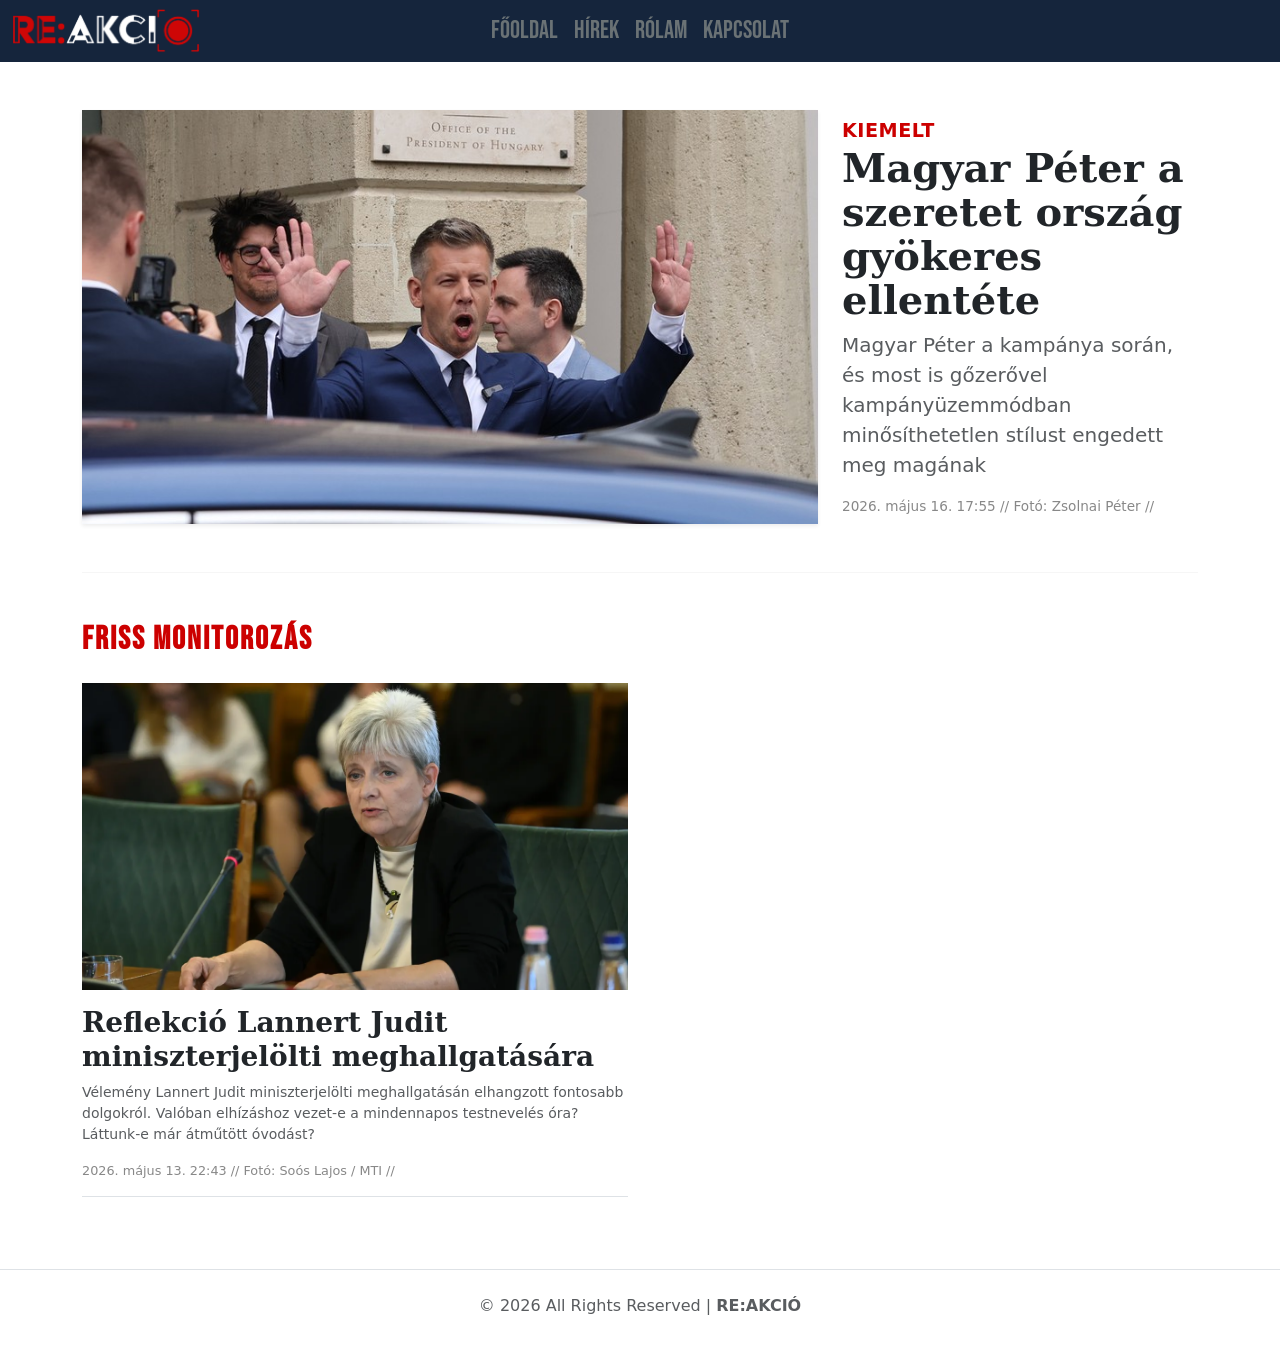
==== index.html @ 1a2c7d1b "favicon" ====
<!DOCTYPE html>
<html lang="en">

<head>
    <meta charset="UTF-8">
    <meta name="viewport" content="width=device-width, initial-scale=1.0">
    <title>Főoldal | RE:AKCIÓ</title>
    <link rel="icon" type="image/png" href="/forrasok/reakcio_logo_youtube_transparent.png?v=2">
    <link href="https://cdn.jsdelivr.net/npm/bootstrap@5.3.8/dist/css/bootstrap.min.css" rel="stylesheet"
        integrity="sha384-sRIl4kxILFvY47J16cr9ZwB07vP4J8+LH7qKQnuqkuIAvNWLzeN8tE5YBujZqJLB" crossorigin="anonymous">
    <script defer src="https://cdn.jsdelivr.net/npm/bootstrap@5.3.8/dist/js/bootstrap.bundle.min.js"
        integrity="sha384-FKyoEForCGlyvwx9Hj09JcYn3nv7wiPVlz7YYwJrWVcXK/BmnVDxM+D2scQbITxI"
        crossorigin="anonymous"></script>
    <link rel="stylesheet" href="style.css">
    <script src="script.js" defer></script>
</head>

<body class="fooldal-body">
    <nav class="navbar navbar-expand-lg bg-body-tertiary">
        <div class="container-fluid">
            <img id="logo" src="forrasok/reakcio_logo_youtube_transparent_short.png" alt="">
            <button class="navbar-toggler" type="button" data-bs-toggle="collapse" data-bs-target="#navbarNav"
                aria-controls="navbarNav" aria-expanded="false" aria-label="Toggle navigation">
                <span class="navbar-toggler-icon"></span>
            </button>
            <div class="collapse navbar-collapse" id="navbarNav">
                <ul class="navbar-nav mx-auto">
                    <li class="nav-item">
                        <a class="nav-link" href="index.html">Főoldal</a>
                    </li>
                    <li class="nav-item">
                        <a class="nav-link" href="hirek.html">Hírek</a>
                    </li>
                    <li class="nav-item">
                        <a class="nav-link" href="rolam.html">Rólam</a>
                    </li>
                    <li class="nav-item">
                        <a class="nav-link" href="kapcsolat.html">Kapcsolat</a>
                    </li>
                </ul>
            </div>
        </div>
    </nav>

    <main class="container my-5">
        <!-- 1. KIEMELT SZEKCIÓ (A legfrissebb kiemelt hír) -->
        <section id="hero-hir" class="mb-5">
            <!-- Ide a JS fogja betölteni a legutolsó 'kiemelt: true' hírt nagyban -->
        </section>

        <hr class="my-5" style="border-color: #dcdcdc;">

        <!-- 2. TOVÁBBI KIEMELTEK RÁCSBAN -->
        <h2 class="text-uppercase fw-bold mb-4" style="font-family: 'Bebas Neue'; letter-spacing: 2px; color: #c00;">
            Friss Monitorozás</h2>
        <div id="hirek-lista" class="row g-4">
            <!-- Ide kerül a többi kiemelt hír -->
        </div>
    </main>
    <footer class="text-center py-4 border-top mt-5">
        <p class="text-muted">&copy;
            <script>document.write(new Date().getFullYear())</script> All Rights Reserved | <strong>RE:AKCIÓ</strong>
        </p>
    </footer>
</body>

</html>
---- style.css ----
@import url('https://fonts.googleapis.com/css2?family=Bebas+Neue&family=Oswald:wght@200..700&family=Playfair+Display:ital,wght@0,400..900;1,400..900&display=swap');

body {
    background-color: white;
}

html{
    min-height: 100%;
}

.navbar {
    background-color: #15253c !important;
    margin-bottom: 20px;
}

.nav-link {
    color: #6a7275;
    font-family: 'Bebas Neue';
    font-size: 25px;
}

#logo {
    width: 15%;
}

@media (min-width: 992px) {

    /* Csak asztali nézetben, hogy mobilon ne csússzon el */
    .navbar-collapse {
        display: flex !important;
        justify-content: center;
    }

    .navbar-nav {
        position: absolute;
        left: 50%;
        transform: translateX(-50%);
    }
}

/* A szendvicsgomb ikonjának átszínezése */
.navbar-toggler-icon {
    /* Ez a sor fehérre színezi */
    filter: invert(1);
}

/* Ha konkrét színt akarsz (pl. pirosas): */
.navbar-toggler {
    border-color: rgb(106, 114, 117);
    /* A keret színe */
    border: none;
    /* Keret eltüntetése */
    outline: none;
    /* Kattintáskori kék keret eltüntetése */
    box-shadow: none !important;
    /* Bootstrap árnyék kikapcsolása */
}

.kartya {
    padding-left: 30px;
}

.re {
    color: #c00;
    font-weight: bold;
    text-transform: uppercase;
    font-size: 0.85rem;
    margin-bottom: 8px;
    letter-spacing: 0.5px;
}

.cim {
    font-family: 'Times New Roman', Times, serif;
    font-weight: 900;
    color: #1a1a1a;
    font-size: 1.6rem;
    line-height: 1.2;
    margin-bottom: 12px;
    cursor: pointer;
}

.alcim {
    color: #555;
    font-size: 1.05rem;
    line-height: 1.5;
    margin-bottom: 15px;
}

.datum {
    color: #888;
    font-size: 0.85rem;
}

/* A hír-konténer egyedi stílusa a scripthez */
.hír-konténer {
    max-width: 1000px; 
    padding: 25px 0; 
    border-top: 1px solid #dcdcdc; 
    border-bottom: 1px solid #dcdcdc; 
    margin-bottom: -1px;
    cursor: pointer;
    transition: background 0.2s;
}
.hír-konténer:hover { background-color: #f9f9f9; }

.kep-tarolo { width: 100%; aspect-ratio: 16 / 9; overflow: hidden; }
.kep-tarolo img { width: 100%; height: 100%; object-fit: cover; display: block; }

/* AZ IDÉZET BOX STÍLUSA */
.idezet {
    background-color: #f4f4f4;
    border-right: 8px solid #c00; /* Vastag piros vonal a jobb oldalon */
    padding: 20px;
    margin: 30px 0;
    position: relative;
    font-style: italic;
    font-size: 1.2rem;
    color: #333;
}

.idezet::before, .idezet::after {
    content: '"';
    color: #c00;
    font-size: 3rem;
    font-family: 'serif';
    line-height: 0;
    position: absolute;
}

.idezet::before { top: 15px; left: 5px; }
.idezet::after { bottom: -5px; right: 10px; }

.cikk-szoveg {
    font-family: 'Georgia', serif; /* A hosszú szöveg talpas betűvel kényelmesebb */
}

/* AZ IDÉZET BOX STÍLUSA - Pontosan ahogy kérted */
.idezet {
    background-color: #f9f9f9;
    border-right: 10px solid #c00;
    padding: 30px 40px;
    margin: 40px 0;
    font-style: italic;
    font-size: 1.4rem;
    color: #1a1a1a;
    display: block;
    text-align: left;
    position: relative;
    line-height: 1.6;
}

/* Felső idézőjel - közvetlenül a szöveg előtt */
.idezet::before {
    content: '„';
    color: #c00;
    font-size: 3.5rem;
    font-family: 'Georgia', serif;
    vertical-align: middle;
    margin-right: 10px;
    line-height: 0; /* Ez megakadályozza, hogy eltolja a sort */
    opacity: 0.4;
}

/* Alsó idézőjel - közvetlenül a szöveg után */
.idezet::after {
    content: '”';
    color: #c00;
    font-size: 3.5rem;
    font-family: 'Georgia', serif;
    vertical-align: middle;
    margin-left: 10px;
    line-height: 0; /* Ez megakadályozza, hogy eltolja a sort */
    opacity: 0.4;
    padding: 10px;
}

#hirek-lista .col-md-6:hover h3 {
    color: #c00; /* Piros lesz a cím, ha ráviszed az egeret */
    transition: 0.2s;
}

#hirek-lista img {
    transition: transform 0.3s ease;
}

#hirek-lista .col-md-6:hover img {
    transform: scale(1.02); /* Kicsit rázoomol a képre hovernél */
}

/* Általános oldalkonténer */
.page-container {
    max-width: 800px;
    margin-top: 3rem;
    margin-bottom: 3rem;
}

/* Oldalcímek */
.page-title {
    font-family: 'Playfair Display', serif;
    font-weight: 800;
    border-bottom: 3px solid #c00;
    display: inline-block;
    padding-bottom: 5px;
    margin-bottom: 1.5rem;
}

.page-title-center {
    font-family: 'Playfair Display', serif;
    font-weight: 800;
    margin-bottom: 2rem;
}

/* Rólam oldal elemei */
.profile-img {
    width: 100%;
    border-radius: 4px;
    filter: grayscale(15%);
    box-shadow: 0 4px 10px rgba(0,0,0,0.1);
}

.rolam-lead {
    font-family: 'Playfair Display', serif;
    font-weight: 700;
    font-size: 1.25rem;
    line-height: 1.4;
    color: #1a1a1a;
}

.rolam-text {
    font-size: 1.05rem;
    line-height: 1.6;
    color: #444;
}

.mission-box {
    background-color: #f8f9fa;
    border-left: 5px solid #c00;
    padding: 2rem;
    margin-top: 3rem;
}

.mission-title {
    font-family: 'Oswald', sans-serif;
    text-transform: uppercase;
    letter-spacing: 1px;
    color: #333;
}

/* Kapcsolat oldal elemei */
.contact-width {
    max-width: 600px;
}

.contact-intro {
    color: #666;
    margin-bottom: 3rem;
}

.contact-item {
    padding: 1.5rem 0;
    border-bottom: 1px solid #eee;
}

.contact-item:last-child {
    border-bottom: none;
}

.contact-label {
    color: #c00;
    font-family: 'Oswald', sans-serif;
    text-transform: uppercase;
    font-weight: 700;
    font-size: 0.9rem;
    margin-bottom: 0.5rem;
    letter-spacing: 1px;
}

.contact-link {
    color: #1a1a1a;
    text-decoration: none;
    font-size: 1.3rem;
    font-weight: 500;
    transition: color 0.2s;
}

.contact-link:hover {
    color: #c00;
}

/* Saját vélemény doboz a cikken belül */
.velemeny-box {
    background-color: #fdf2f2; /* Nagyon halvány pirosas háttér */
    border-left: 4px solid #c00;
    padding: 1.5rem;
    margin: 2rem 0;
    font-family: 'Playfair Display', serif;
    font-style: italic;
    font-size: 1.15rem;
    color: #333;
}

/* Egy kis felirat a doboz tetejére */
.velemeny-box::before {
    content: "SZERINTEM:";
    display: block;
    font-family: 'Oswald', sans-serif;
    font-size: 0.8rem;
    font-style: normal;
    font-weight: 700;
    color: #c00;
    margin-bottom: 0.5rem;
}
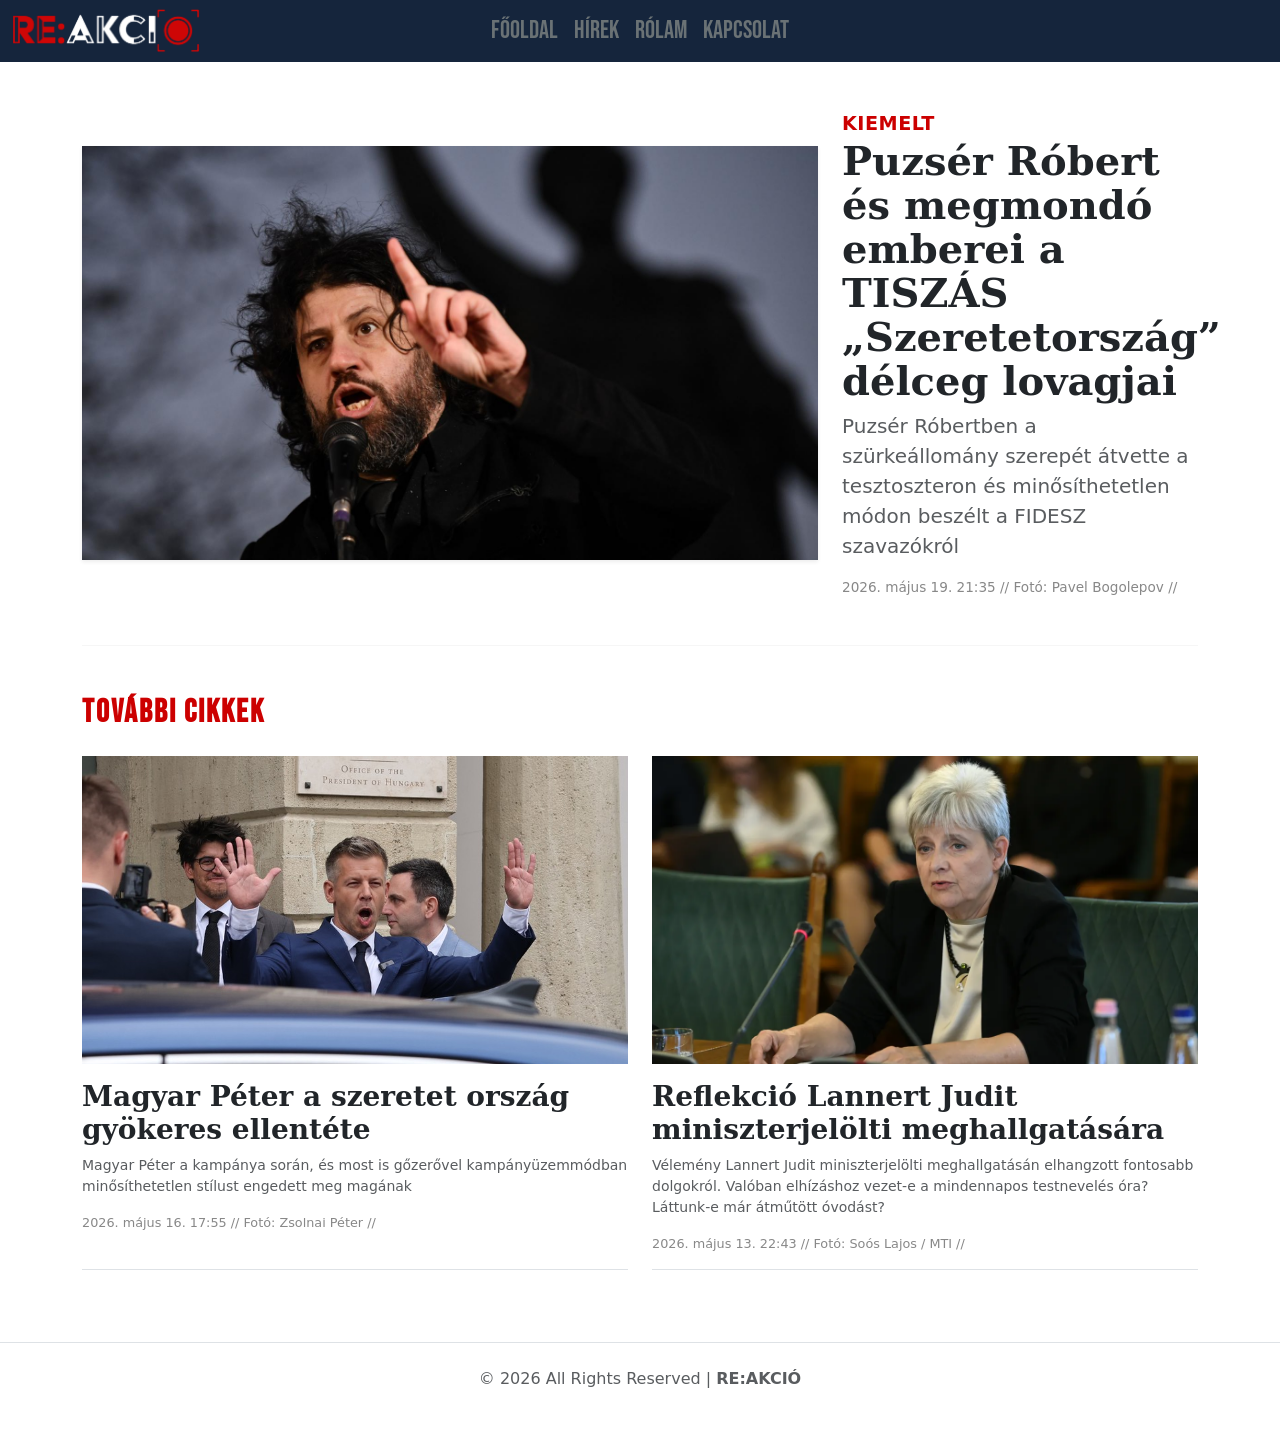
==== commit 19038c4f: "asf" ====
--- a/index.html
+++ b/index.html
@@ -5,7 +5,12 @@
     <meta charset="UTF-8">
     <meta name="viewport" content="width=device-width, initial-scale=1.0">
     <title>Főoldal | RE:AKCIÓ</title>
-    <link rel="icon" type="image/png" href="/forrasok/reakcio_logo_youtube_transparent.png?v=2">
+    <link rel="icon" type="image/x-icon" href="/favicon.ico">
+    <link rel="icon" type="image/png" sizes="16x16" href="/favicon-16x16.png">
+    <link rel="icon" type="image/png" sizes="32x32" href="/favicon-32x32.png">
+    <link rel="apple-touch-icon" sizes="180x180" href="/apple-touch-icon.png">
+    <link rel="manifest" href="/site.webmanifest">
+
     <link href="https://cdn.jsdelivr.net/npm/bootstrap@5.3.8/dist/css/bootstrap.min.css" rel="stylesheet"
         integrity="sha384-sRIl4kxILFvY47J16cr9ZwB07vP4J8+LH7qKQnuqkuIAvNWLzeN8tE5YBujZqJLB" crossorigin="anonymous">
     <script defer src="https://cdn.jsdelivr.net/npm/bootstrap@5.3.8/dist/js/bootstrap.bundle.min.js"
@@ -43,18 +48,14 @@
     </nav>
 
     <main class="container my-5">
-        <!-- 1. KIEMELT SZEKCIÓ (A legfrissebb kiemelt hír) -->
         <section id="hero-hir" class="mb-5">
-            <!-- Ide a JS fogja betölteni a legutolsó 'kiemelt: true' hírt nagyban -->
         </section>
 
         <hr class="my-5" style="border-color: #dcdcdc;">
 
-        <!-- 2. TOVÁBBI KIEMELTEK RÁCSBAN -->
         <h2 class="text-uppercase fw-bold mb-4" style="font-family: 'Bebas Neue'; letter-spacing: 2px; color: #c00;">
-            Friss Monitorozás</h2>
+            További Cikkek</h2>
         <div id="hirek-lista" class="row g-4">
-            <!-- Ide kerül a többi kiemelt hír -->
         </div>
     </main>
     <footer class="text-center py-4 border-top mt-5">
--- a/style.css
+++ b/style.css
@@ -25,7 +25,6 @@
 
 @media (min-width: 992px) {
 
-    /* Csak asztali nézetben, hogy mobilon ne csússzon el */
     .navbar-collapse {
         display: flex !important;
         justify-content: center;
@@ -38,22 +37,15 @@
     }
 }
 
-/* A szendvicsgomb ikonjának átszínezése */
 .navbar-toggler-icon {
-    /* Ez a sor fehérre színezi */
     filter: invert(1);
 }
 
-/* Ha konkrét színt akarsz (pl. pirosas): */
 .navbar-toggler {
     border-color: rgb(106, 114, 117);
-    /* A keret színe */
     border: none;
-    /* Keret eltüntetése */
     outline: none;
-    /* Kattintáskori kék keret eltüntetése */
     box-shadow: none !important;
-    /* Bootstrap árnyék kikapcsolása */
 }
 
 .kartya {
@@ -91,7 +83,6 @@
     font-size: 0.85rem;
 }
 
-/* A hír-konténer egyedi stílusa a scripthez */
 .hír-konténer {
     max-width: 1000px; 
     padding: 25px 0; 
@@ -106,10 +97,9 @@
 .kep-tarolo { width: 100%; aspect-ratio: 16 / 9; overflow: hidden; }
 .kep-tarolo img { width: 100%; height: 100%; object-fit: cover; display: block; }
 
-/* AZ IDÉZET BOX STÍLUSA */
 .idezet {
     background-color: #f4f4f4;
-    border-right: 8px solid #c00; /* Vastag piros vonal a jobb oldalon */
+    border-right: 8px solid #c00; 
     padding: 20px;
     margin: 30px 0;
     position: relative;
@@ -131,10 +121,9 @@
 .idezet::after { bottom: -5px; right: 10px; }
 
 .cikk-szoveg {
-    font-family: 'Georgia', serif; /* A hosszú szöveg talpas betűvel kényelmesebb */
-}
-
-/* AZ IDÉZET BOX STÍLUSA - Pontosan ahogy kérted */
+    font-family: 'Georgia', serif; 
+}
+
 .idezet {
     background-color: #f9f9f9;
     border-right: 10px solid #c00;
@@ -149,7 +138,6 @@
     line-height: 1.6;
 }
 
-/* Felső idézőjel - közvetlenül a szöveg előtt */
 .idezet::before {
     content: '„';
     color: #c00;
@@ -157,11 +145,10 @@
     font-family: 'Georgia', serif;
     vertical-align: middle;
     margin-right: 10px;
-    line-height: 0; /* Ez megakadályozza, hogy eltolja a sort */
+    line-height: 0; 
     opacity: 0.4;
 }
 
-/* Alsó idézőjel - közvetlenül a szöveg után */
 .idezet::after {
     content: '”';
     color: #c00;
@@ -169,13 +156,13 @@
     font-family: 'Georgia', serif;
     vertical-align: middle;
     margin-left: 10px;
-    line-height: 0; /* Ez megakadályozza, hogy eltolja a sort */
+    line-height: 0; 
     opacity: 0.4;
     padding: 10px;
 }
 
 #hirek-lista .col-md-6:hover h3 {
-    color: #c00; /* Piros lesz a cím, ha ráviszed az egeret */
+    color: #c00; 
     transition: 0.2s;
 }
 
@@ -184,17 +171,15 @@
 }
 
 #hirek-lista .col-md-6:hover img {
-    transform: scale(1.02); /* Kicsit rázoomol a képre hovernél */
-}
-
-/* Általános oldalkonténer */
+    transform: scale(1.02); 
+}
+
 .page-container {
     max-width: 800px;
     margin-top: 3rem;
     margin-bottom: 3rem;
 }
 
-/* Oldalcímek */
 .page-title {
     font-family: 'Playfair Display', serif;
     font-weight: 800;
@@ -210,7 +195,6 @@
     margin-bottom: 2rem;
 }
 
-/* Rólam oldal elemei */
 .profile-img {
     width: 100%;
     border-radius: 4px;
@@ -246,7 +230,6 @@
     color: #333;
 }
 
-/* Kapcsolat oldal elemei */
 .contact-width {
     max-width: 600px;
 }
@@ -287,9 +270,8 @@
     color: #c00;
 }
 
-/* Saját vélemény doboz a cikken belül */
 .velemeny-box {
-    background-color: #fdf2f2; /* Nagyon halvány pirosas háttér */
+    background-color: #fdf2f2; 
     border-left: 4px solid #c00;
     padding: 1.5rem;
     margin: 2rem 0;
@@ -299,7 +281,6 @@
     color: #333;
 }
 
-/* Egy kis felirat a doboz tetejére */
 .velemeny-box::before {
     content: "SZERINTEM:";
     display: block;
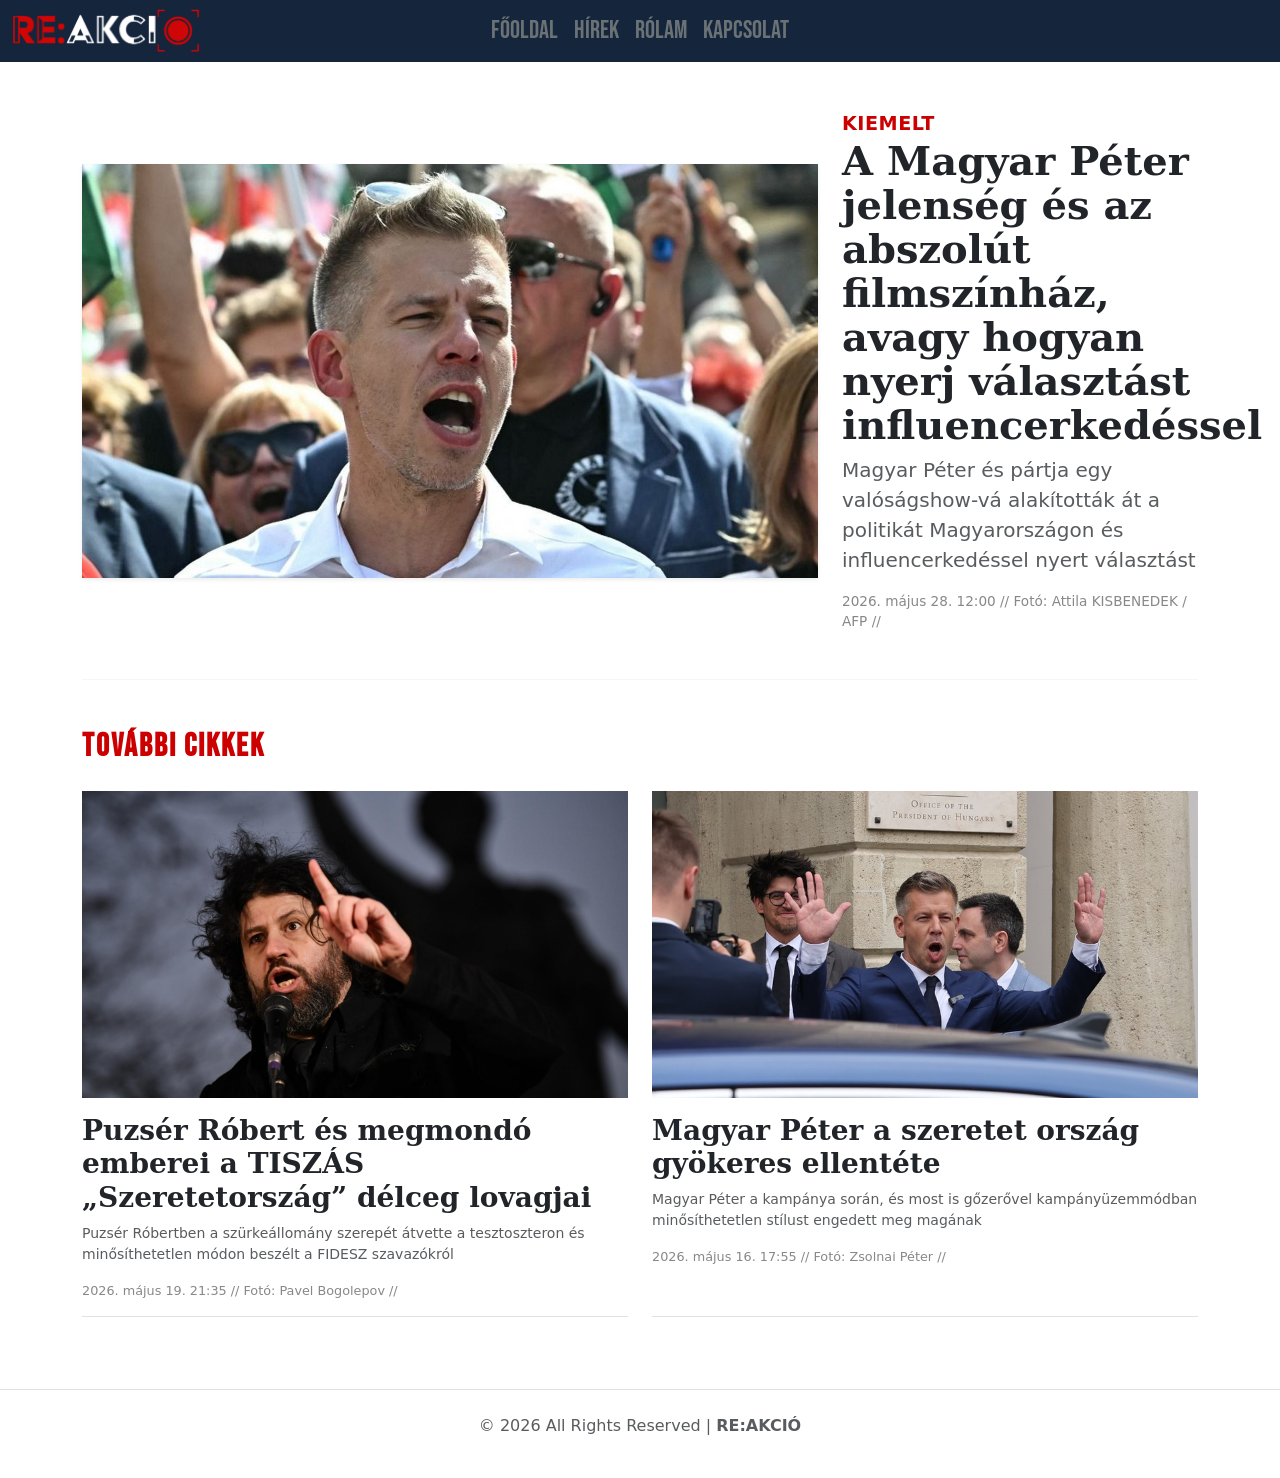
==== commit 2c7e6211: "google" ====
--- a/index.html
+++ b/index.html
@@ -2,6 +2,15 @@
 <html lang="en">
 
 <head>
+    <!-- Google tag (gtag.js) -->
+<script async src="https://www.googletagmanager.com/gtag/js?id=G-EVY8XGL72N"></script>
+<script>
+  window.dataLayer = window.dataLayer || [];
+  function gtag(){dataLayer.push(arguments);}
+  gtag('js', new Date());
+
+  gtag('config', 'G-EVY8XGL72N');
+</script>
     <meta charset="UTF-8">
     <meta name="viewport" content="width=device-width, initial-scale=1.0">
     <title>Főoldal | RE:AKCIÓ</title>
